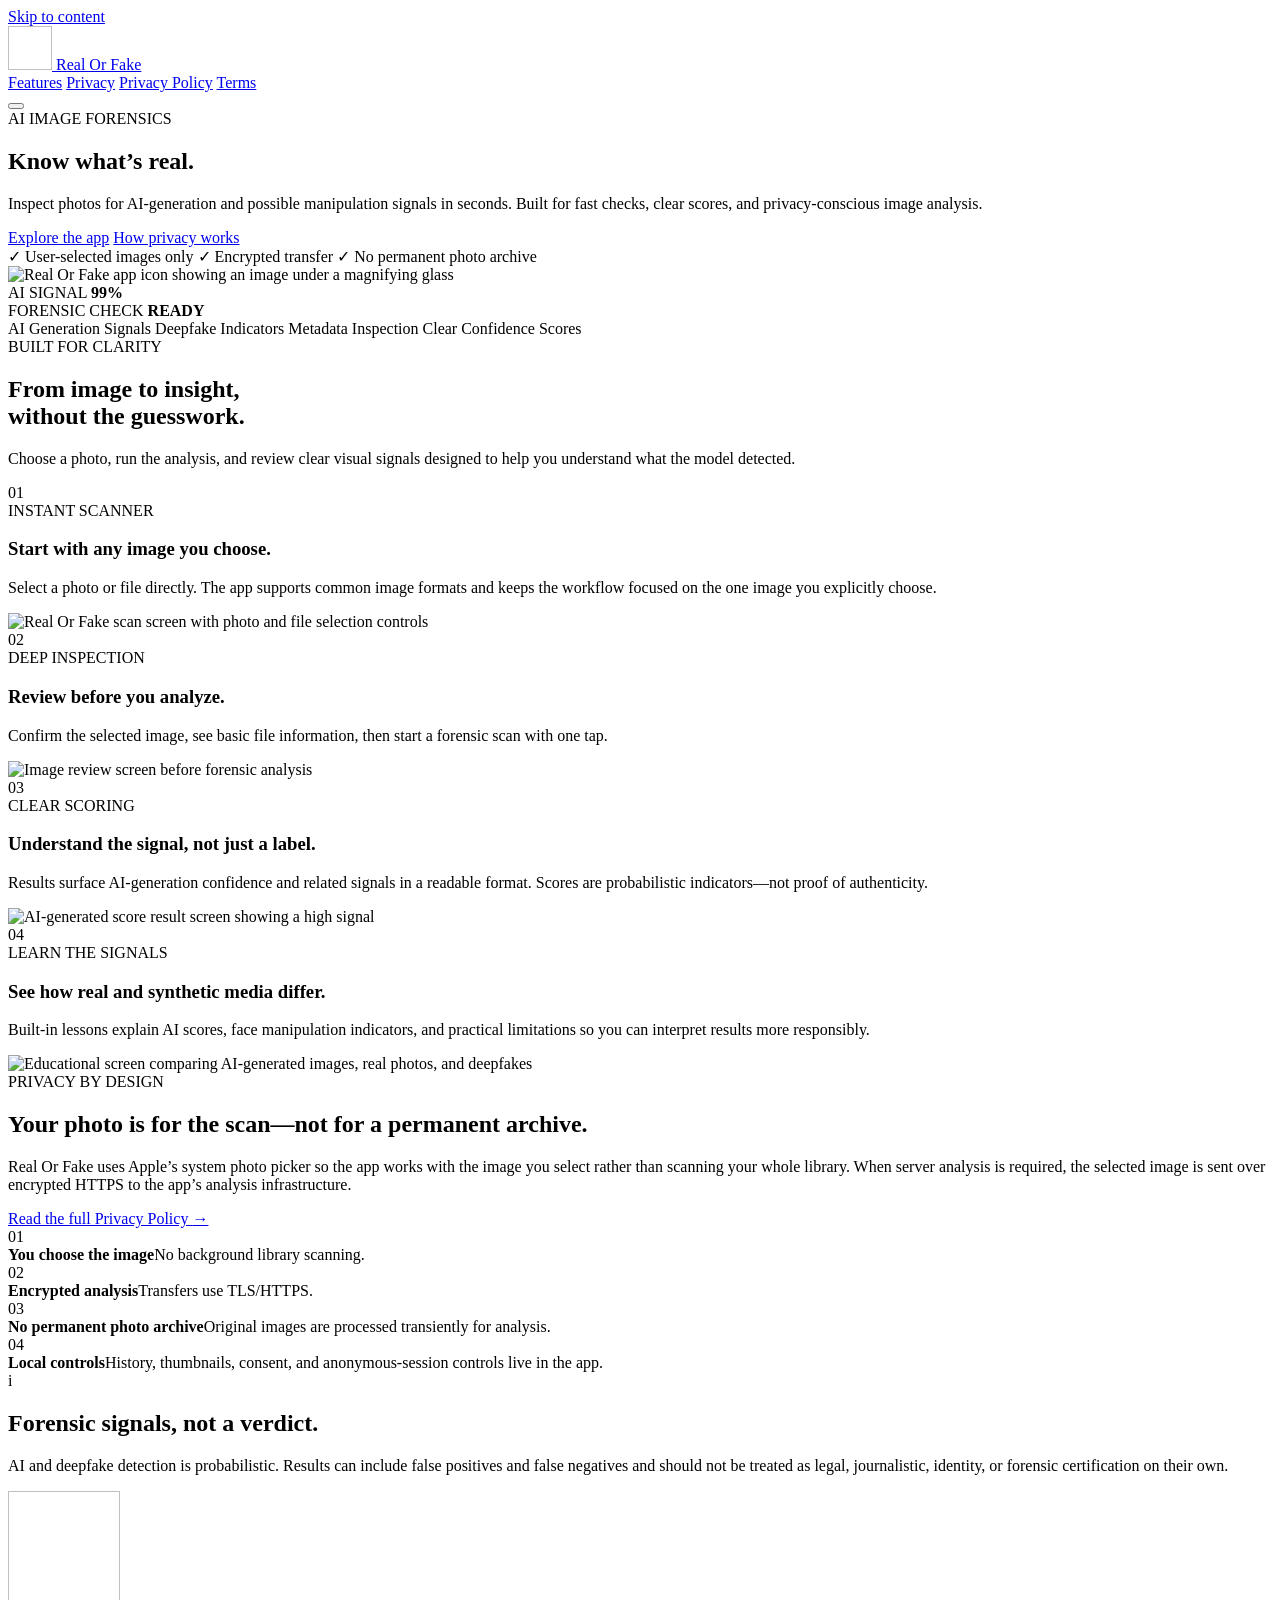
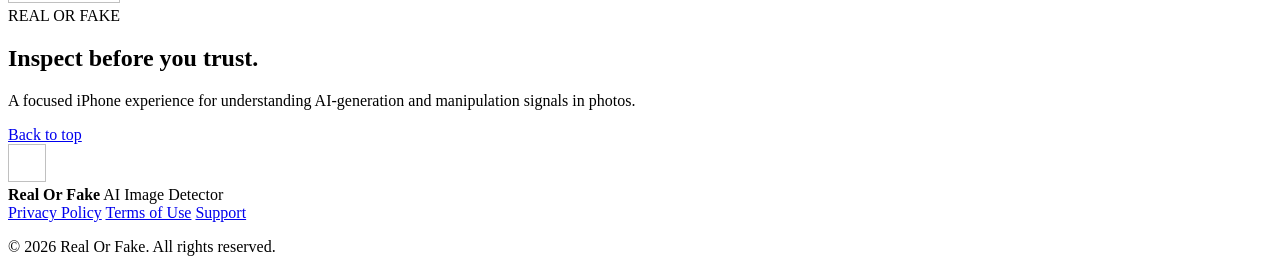
==== index.html @ 9b095098 "Add Real Or Fake landing page" ====
<!doctype html>
<html lang="en">
<head>
  <meta charset="utf-8">
  <meta name="viewport" content="width=device-width, initial-scale=1">
  <meta name="theme-color" content="#050915">
  <meta name="description" content="Real Or Fake helps you inspect images for AI-generation and possible manipulation signals with fast, privacy-conscious analysis.">
  <meta property="og:title" content="Real Or Fake — AI Image Detector">
  <meta property="og:description" content="Inspect AI-generation and manipulation signals in seconds.">
  <meta property="og:type" content="website">
  <title>Real Or Fake — AI Image Detector</title>
  <link rel="stylesheet" href="styles.css">
</head>
<body>
  <a class="skip-link" href="#main">Skip to content</a>

  <header class="site-header" id="top">
    <div class="nav-shell">
      <a class="brand" href="index.html" aria-label="Real Or Fake home">
        <img data-image="icon" alt="" width="44" height="44">
        <span>Real Or Fake</span>
      </a>
      <nav class="nav-links" aria-label="Primary navigation">
        <a href="#features">Features</a>
        <a href="#privacy">Privacy</a>
        <a href="privacy.html">Privacy Policy</a>
        <a href="terms.html">Terms</a>
      </nav>
      <button class="menu-button" type="button" aria-label="Open navigation" aria-expanded="false">
        <span></span><span></span>
      </button>
    </div>
  </header>

  <main id="main">
    <section class="hero section-shell">
      <div class="hero-copy reveal">
        <div class="eyebrow"><span class="pulse-dot"></span> AI IMAGE FORENSICS</div>
        <h1>Know what’s <span class="gradient-text">real.</span></h1>
        <p class="hero-lede">
          Inspect photos for AI-generation and possible manipulation signals in seconds.
          Built for fast checks, clear scores, and privacy-conscious image analysis.
        </p>
        <div class="hero-actions">
          <a class="button button-primary" href="#features">Explore the app</a>
          <a class="button button-secondary" href="#privacy">How privacy works</a>
        </div>
        <div class="hero-notes" aria-label="Key product qualities">
          <span>✓ User-selected images only</span>
          <span>✓ Encrypted transfer</span>
          <span>✓ No permanent photo archive</span>
        </div>
      </div>

      <div class="hero-visual reveal">
        <div class="orb orb-one"></div>
        <div class="orb orb-two"></div>
        <div class="app-icon-card">
          <img data-image="icon" alt="Real Or Fake app icon showing an image under a magnifying glass">
        </div>
        <div class="signal-card signal-card-ai">
          <span>AI SIGNAL</span>
          <strong>99%</strong>
        </div>
        <div class="signal-card signal-card-real">
          <span>FORENSIC CHECK</span>
          <strong>READY</strong>
        </div>
      </div>
    </section>

    <section class="trust-strip" aria-label="Highlights">
      <div class="trust-track">
        <span>AI Generation Signals</span><i></i>
        <span>Deepfake Indicators</span><i></i>
        <span>Metadata Inspection</span><i></i>
        <span>Clear Confidence Scores</span>
      </div>
    </section>

    <section class="intro section-shell" id="features">
      <div class="section-heading reveal">
        <div class="eyebrow">BUILT FOR CLARITY</div>
        <h2>From image to insight,<br>without the guesswork.</h2>
        <p>Choose a photo, run the analysis, and review clear visual signals designed to help you understand what the model detected.</p>
      </div>
    </section>

    <section class="feature-grid section-shell">
      <article class="feature-card feature-card-wide reveal">
        <div class="feature-copy">
          <span class="feature-number">01</span>
          <div>
            <div class="mini-label cyan">INSTANT SCANNER</div>
            <h3>Start with any image you choose.</h3>
            <p>Select a photo or file directly. The app supports common image formats and keeps the workflow focused on the one image you explicitly choose.</p>
          </div>
        </div>
        <div class="screenshot-frame">
          <img data-image="scan" alt="Real Or Fake scan screen with photo and file selection controls" loading="lazy">
        </div>
      </article>

      <article class="feature-card reveal">
        <div class="feature-copy">
          <span class="feature-number">02</span>
          <div>
            <div class="mini-label blue">DEEP INSPECTION</div>
            <h3>Review before you analyze.</h3>
            <p>Confirm the selected image, see basic file information, then start a forensic scan with one tap.</p>
          </div>
        </div>
        <div class="screenshot-frame">
          <img data-image="analyze" alt="Image review screen before forensic analysis" loading="lazy">
        </div>
      </article>

      <article class="feature-card reveal">
        <div class="feature-copy">
          <span class="feature-number">03</span>
          <div>
            <div class="mini-label coral">CLEAR SCORING</div>
            <h3>Understand the signal, not just a label.</h3>
            <p>Results surface AI-generation confidence and related signals in a readable format. Scores are probabilistic indicators—not proof of authenticity.</p>
          </div>
        </div>
        <div class="screenshot-frame">
          <img data-image="results" alt="AI-generated score result screen showing a high signal" loading="lazy">
        </div>
      </article>

      <article class="feature-card feature-card-wide reverse reveal">
        <div class="feature-copy">
          <span class="feature-number">04</span>
          <div>
            <div class="mini-label green">LEARN THE SIGNALS</div>
            <h3>See how real and synthetic media differ.</h3>
            <p>Built-in lessons explain AI scores, face manipulation indicators, and practical limitations so you can interpret results more responsibly.</p>
          </div>
        </div>
        <div class="screenshot-frame">
          <img data-image="learn" alt="Educational screen comparing AI-generated images, real photos, and deepfakes" loading="lazy">
        </div>
      </article>
    </section>

    <section class="privacy-section" id="privacy">
      <div class="section-shell privacy-layout">
        <div class="privacy-copy reveal">
          <div class="eyebrow">PRIVACY BY DESIGN</div>
          <h2>Your photo is for the scan—not for a permanent archive.</h2>
          <p>
            Real Or Fake uses Apple’s system photo picker so the app works with the image you select rather than scanning your whole library.
            When server analysis is required, the selected image is sent over encrypted HTTPS to the app’s analysis infrastructure.
          </p>
          <a class="text-link" href="privacy.html">Read the full Privacy Policy <span>→</span></a>
        </div>
        <div class="privacy-cards reveal">
          <div class="privacy-card">
            <div class="privacy-icon">01</div>
            <div><strong>You choose the image</strong><span>No background library scanning.</span></div>
          </div>
          <div class="privacy-card">
            <div class="privacy-icon">02</div>
            <div><strong>Encrypted analysis</strong><span>Transfers use TLS/HTTPS.</span></div>
          </div>
          <div class="privacy-card">
            <div class="privacy-icon">03</div>
            <div><strong>No permanent photo archive</strong><span>Original images are processed transiently for analysis.</span></div>
          </div>
          <div class="privacy-card">
            <div class="privacy-icon">04</div>
            <div><strong>Local controls</strong><span>History, thumbnails, consent, and anonymous-session controls live in the app.</span></div>
          </div>
        </div>
      </div>
    </section>

    <section class="disclaimer section-shell reveal">
      <div class="disclaimer-mark">i</div>
      <div>
        <h2>Forensic signals, not a verdict.</h2>
        <p>
          AI and deepfake detection is probabilistic. Results can include false positives and false negatives and should not be treated as legal,
          journalistic, identity, or forensic certification on their own.
        </p>
      </div>
    </section>

    <section class="closing section-shell reveal">
      <div class="closing-card">
        <img data-image="icon" alt="" width="112" height="112" loading="lazy">
        <div>
          <div class="eyebrow">REAL OR FAKE</div>
          <h2>Inspect before you trust.</h2>
          <p>A focused iPhone experience for understanding AI-generation and manipulation signals in photos.</p>
        </div>
        <a class="button button-primary" href="#top">Back to top</a>
      </div>
    </section>
  </main>

  <footer class="site-footer">
    <div class="section-shell footer-inner">
      <div class="footer-brand">
        <img data-image="icon" alt="" width="38" height="38" loading="lazy">
        <div>
          <strong>Real Or Fake</strong>
          <span>AI Image Detector</span>
        </div>
      </div>
      <div class="footer-links">
        <a href="privacy.html">Privacy Policy</a>
        <a href="terms.html">Terms of Use</a>
        <a href="mailto:support@tracelens.app">Support</a>
      </div>
      <p class="copyright">© <span id="year">2026</span> Real Or Fake. All rights reserved.</p>
    </div>
  </footer>

  <script src="images.js"></script>
  <script src="script.js"></script>
</body>
</html>
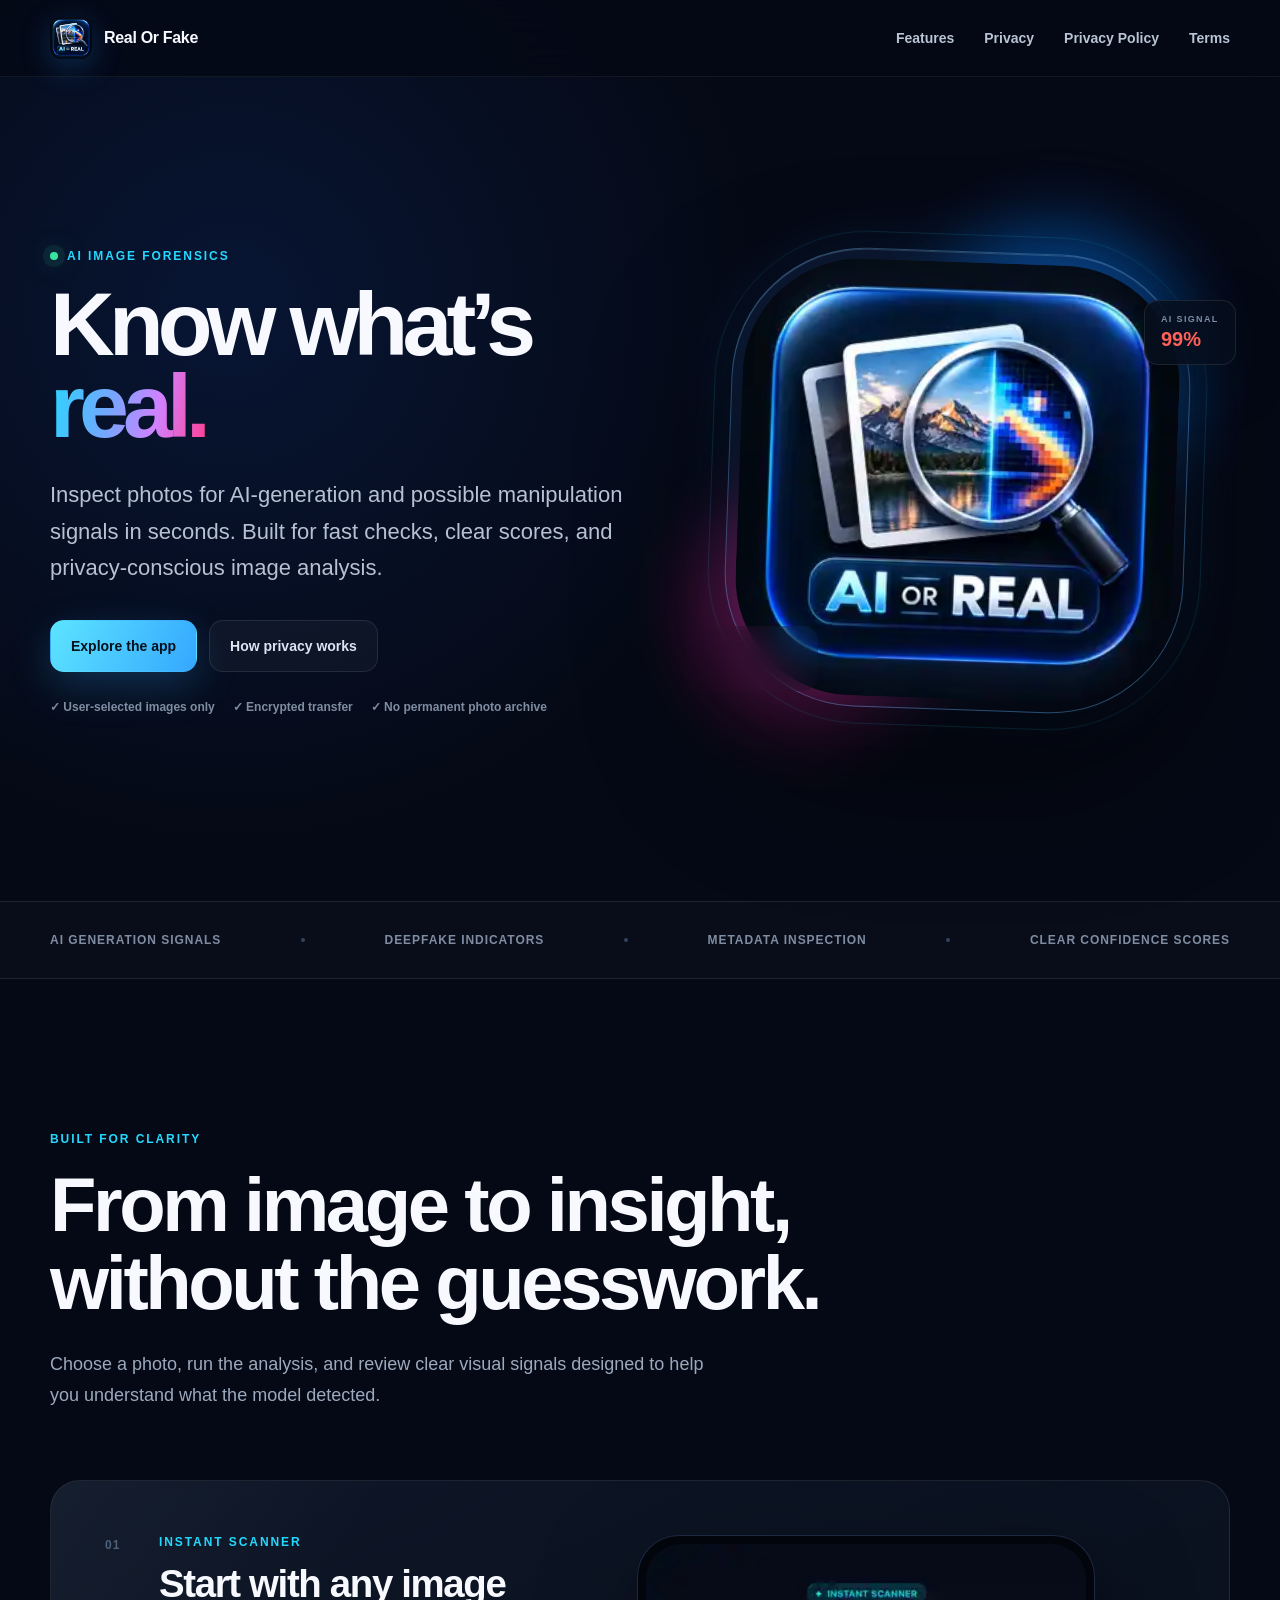
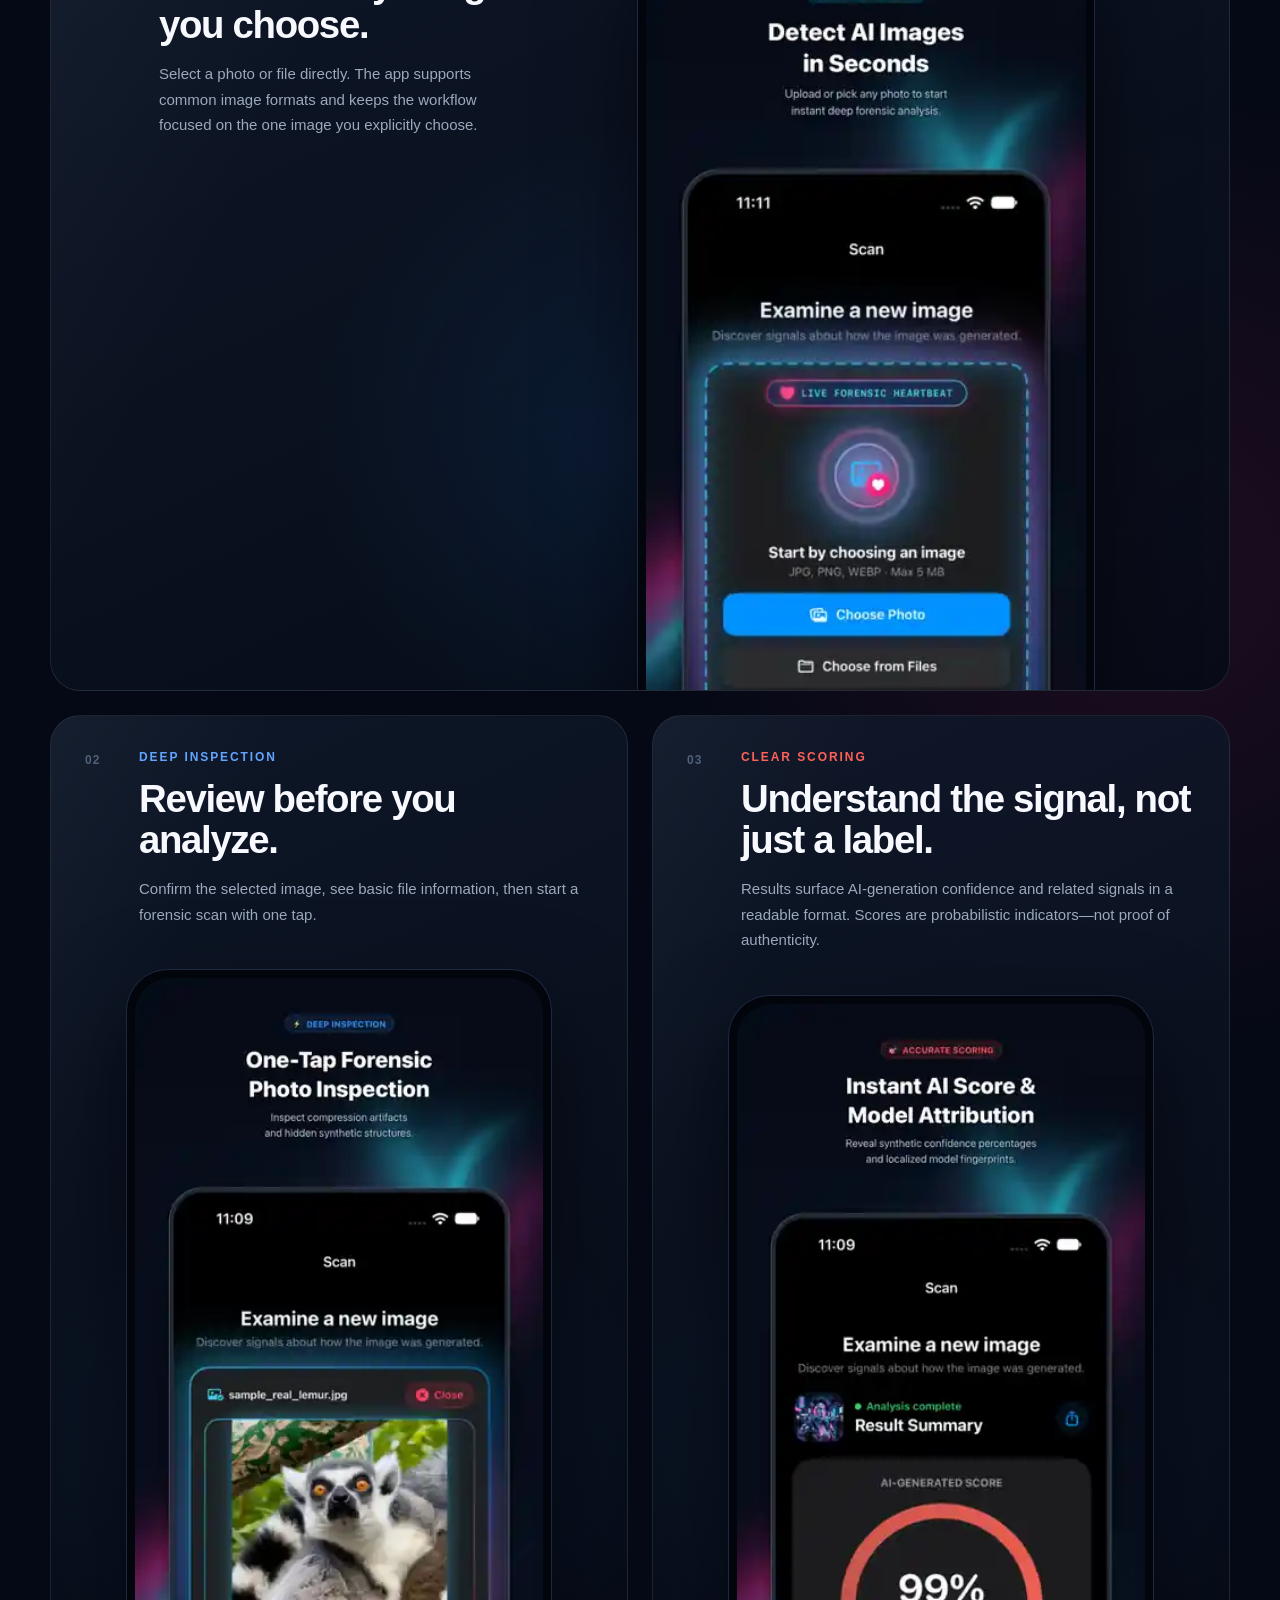
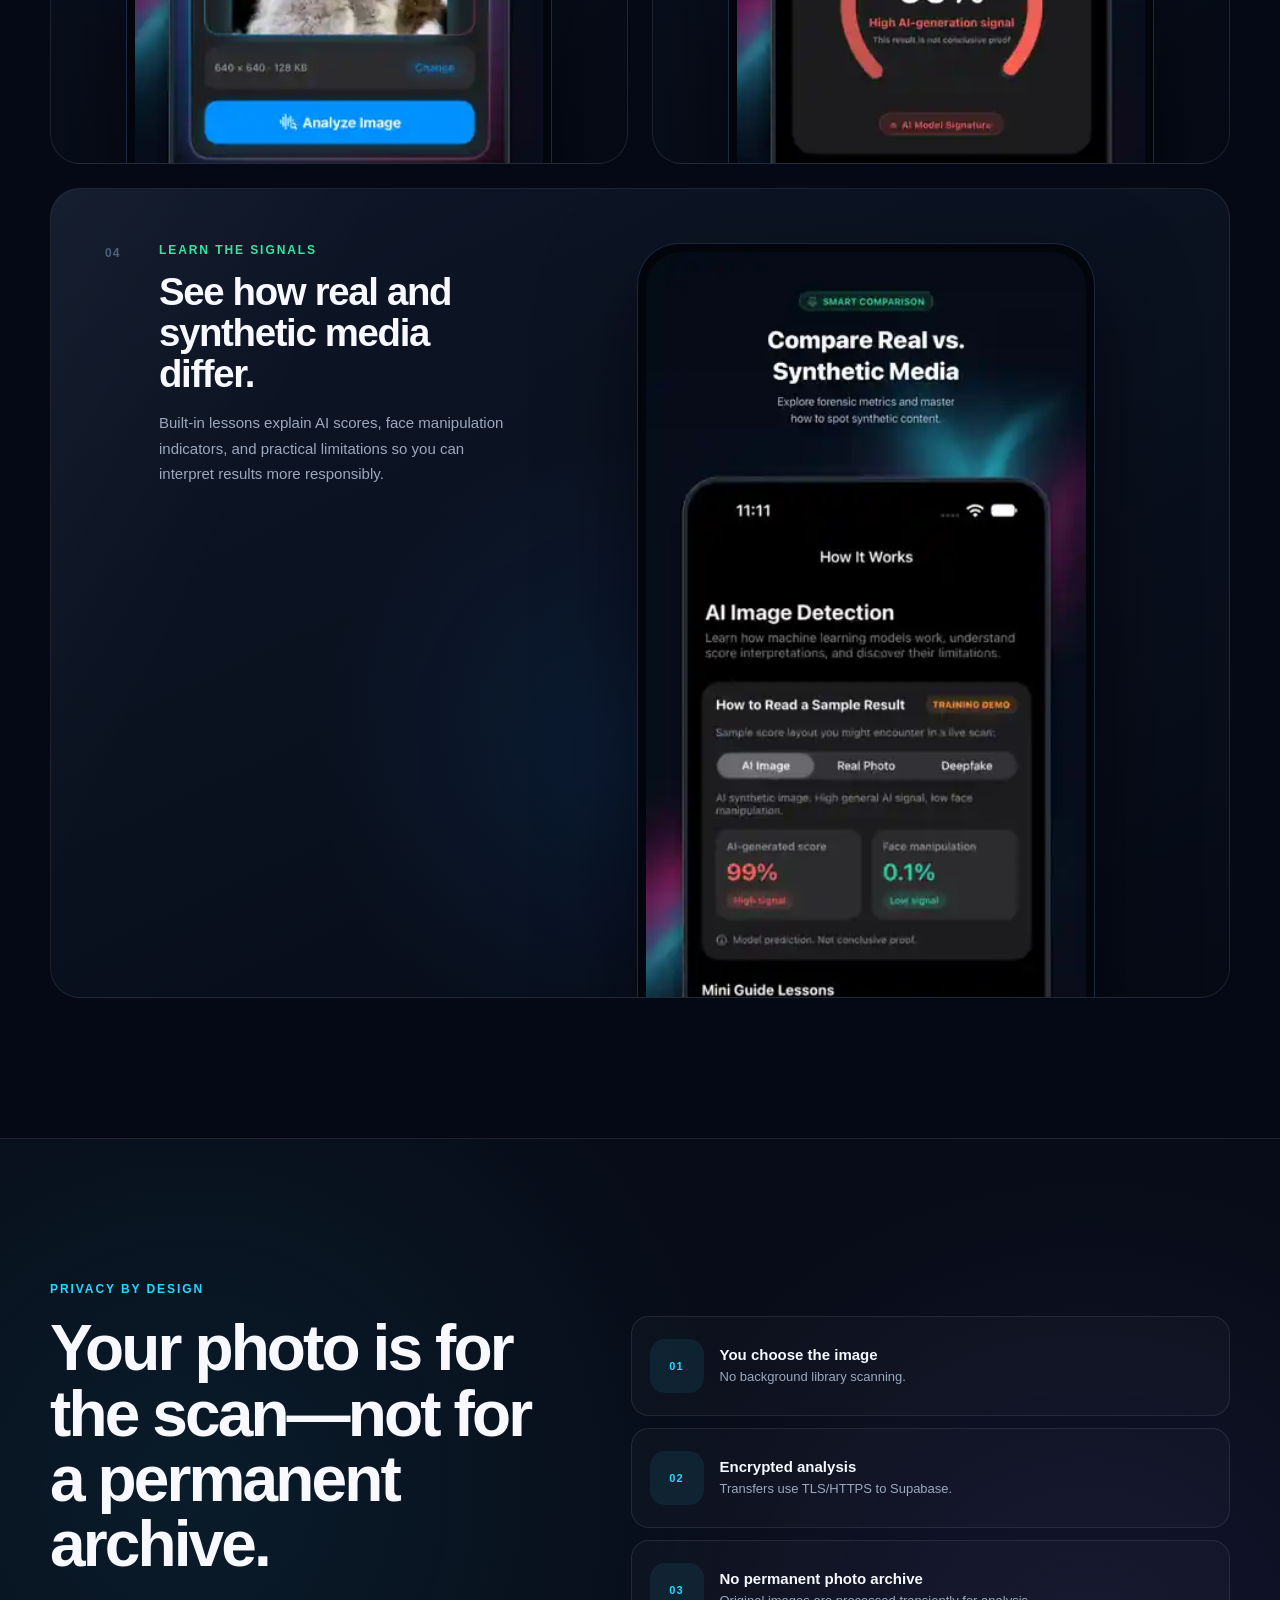
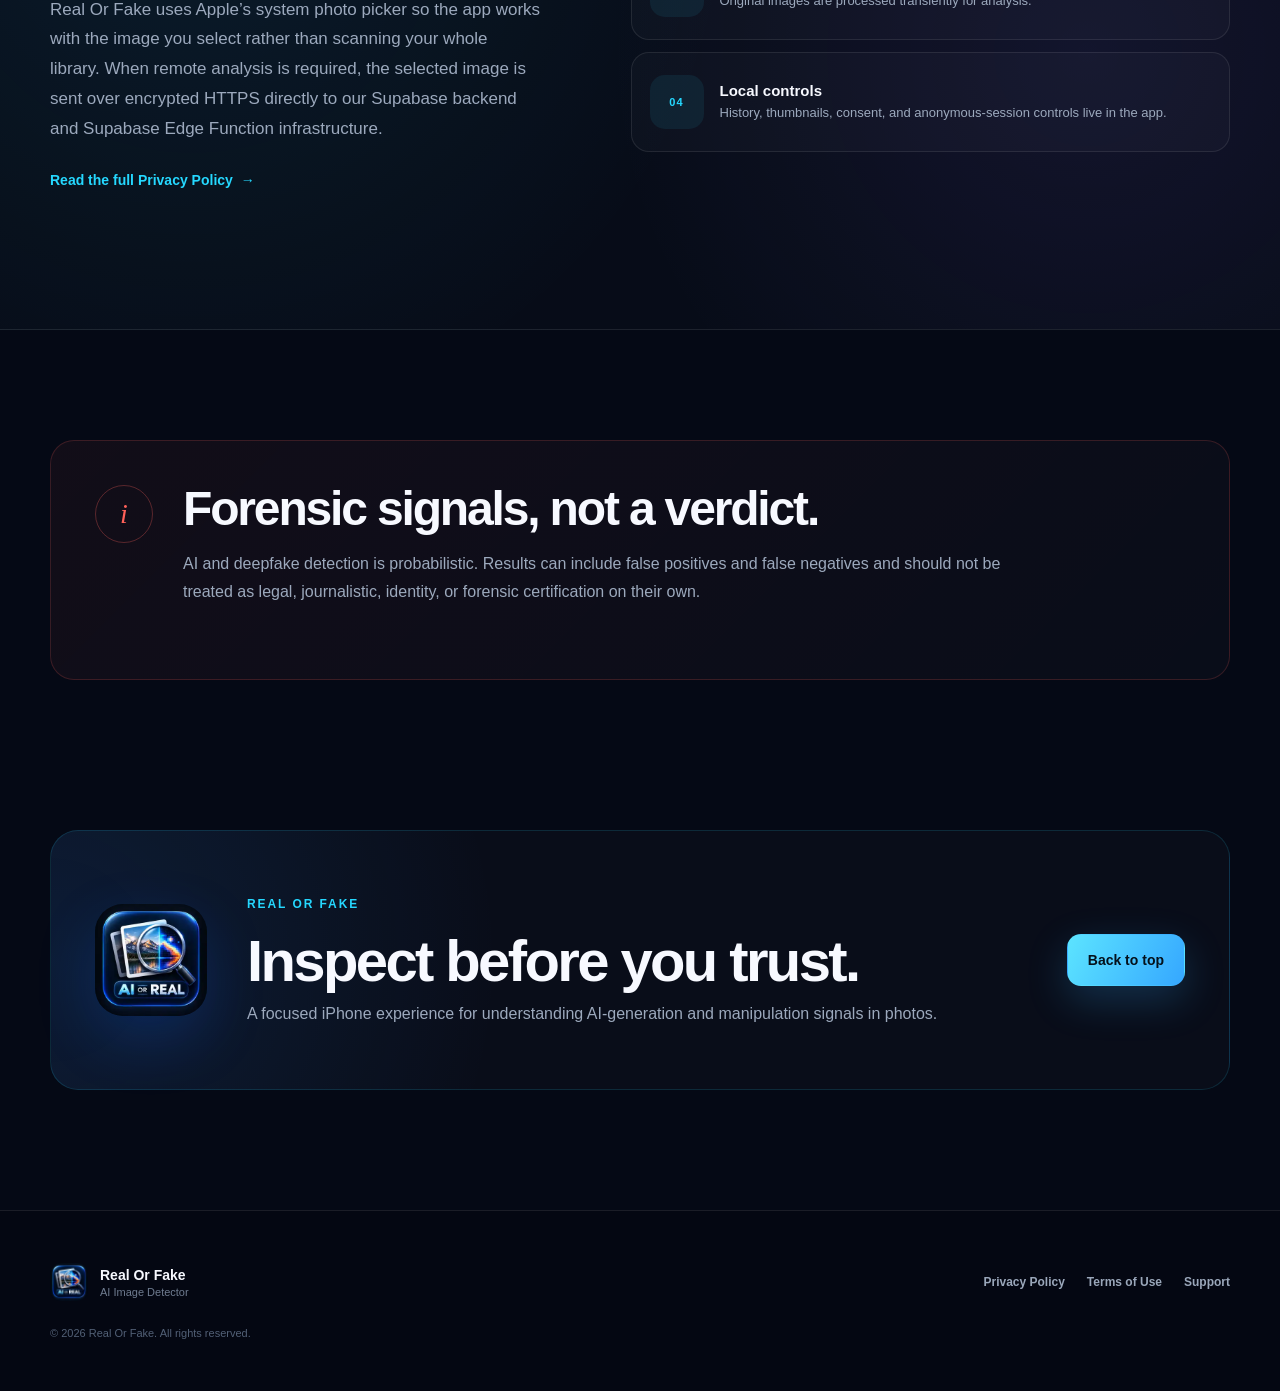
==== commit e24a4403: "Name Supabase Edge Function in privacy summary" ====
--- a/index.html
+++ b/index.html
@@ -151,7 +151,7 @@
           <h2>Your photo is for the scan—not for a permanent archive.</h2>
           <p>
             Real Or Fake uses Apple’s system photo picker so the app works with the image you select rather than scanning your whole library.
-            When server analysis is required, the selected image is sent over encrypted HTTPS to the app’s analysis infrastructure.
+            When remote analysis is required, the selected image is sent over encrypted HTTPS directly to our Supabase backend and Supabase Edge Function infrastructure.
           </p>
           <a class="text-link" href="privacy.html">Read the full Privacy Policy <span>→</span></a>
         </div>
@@ -162,7 +162,7 @@
           </div>
           <div class="privacy-card">
             <div class="privacy-icon">02</div>
-            <div><strong>Encrypted analysis</strong><span>Transfers use TLS/HTTPS.</span></div>
+            <div><strong>Encrypted analysis</strong><span>Transfers use TLS/HTTPS to Supabase.</span></div>
           </div>
           <div class="privacy-card">
             <div class="privacy-icon">03</div>
--- a/styles.css
+++ b/styles.css
@@ -0,0 +1,904 @@
+:root {
+  --bg: #050915;
+  --bg-2: #080e1c;
+  --panel: rgba(14, 22, 38, 0.78);
+  --panel-strong: #0c1424;
+  --line: rgba(255, 255, 255, 0.09);
+  --text: #f7f9ff;
+  --muted: #9ca9bd;
+  --cyan: #25d8ff;
+  --blue: #2387ff;
+  --violet: #8a6cff;
+  --pink: #ff3f93;
+  --green: #36e6a0;
+  --coral: #ff6159;
+  --max: 1180px;
+  --radius: 30px;
+}
+
+* { box-sizing: border-box; }
+
+html {
+  scroll-behavior: smooth;
+  color-scheme: dark;
+}
+
+body {
+  margin: 0;
+  min-width: 320px;
+  background:
+    radial-gradient(circle at 18% 5%, rgba(24, 101, 255, .13), transparent 34rem),
+    radial-gradient(circle at 90% 35%, rgba(255, 43, 142, .10), transparent 30rem),
+    var(--bg);
+  color: var(--text);
+  font-family: Inter, ui-sans-serif, -apple-system, BlinkMacSystemFont, "SF Pro Display", "Segoe UI", sans-serif;
+  -webkit-font-smoothing: antialiased;
+}
+
+body::before {
+  content: "";
+  position: fixed;
+  inset: 0;
+  pointer-events: none;
+  opacity: .24;
+  background-image:
+    linear-gradient(rgba(255,255,255,.025) 1px, transparent 1px),
+    linear-gradient(90deg, rgba(255,255,255,.025) 1px, transparent 1px);
+  background-size: 72px 72px;
+  mask-image: linear-gradient(to bottom, black, transparent 75%);
+  z-index: -1;
+}
+
+img { max-width: 100%; display: block; }
+a { color: inherit; text-decoration: none; }
+button, a { -webkit-tap-highlight-color: transparent; }
+
+.skip-link {
+  position: fixed;
+  left: 16px;
+  top: -80px;
+  z-index: 100;
+  padding: 12px 16px;
+  background: white;
+  color: black;
+  border-radius: 10px;
+}
+.skip-link:focus { top: 16px; }
+
+.section-shell {
+  width: min(var(--max), calc(100% - 40px));
+  margin-inline: auto;
+}
+
+.site-header {
+  position: sticky;
+  top: 0;
+  z-index: 50;
+  background: rgba(5, 9, 21, .74);
+  backdrop-filter: blur(20px);
+  border-bottom: 1px solid rgba(255,255,255,.06);
+}
+
+.nav-shell {
+  width: min(var(--max), calc(100% - 40px));
+  height: 76px;
+  margin: 0 auto;
+  display: flex;
+  align-items: center;
+  justify-content: space-between;
+}
+
+.brand {
+  display: inline-flex;
+  align-items: center;
+  gap: 12px;
+  font-weight: 760;
+  letter-spacing: -.02em;
+}
+
+.brand img {
+  width: 42px;
+  height: 42px;
+  border-radius: 12px;
+  box-shadow: 0 8px 30px rgba(37, 142, 255, .25);
+}
+
+.nav-links {
+  display: flex;
+  align-items: center;
+  gap: 30px;
+  color: #b9c4d4;
+  font-size: 14px;
+  font-weight: 600;
+}
+
+.nav-links a { transition: color .2s ease; }
+.nav-links a:hover { color: white; }
+
+.menu-button {
+  display: none;
+  width: 44px;
+  height: 44px;
+  border: 1px solid var(--line);
+  border-radius: 13px;
+  background: rgba(255,255,255,.03);
+  align-items: center;
+  justify-content: center;
+  flex-direction: column;
+  gap: 6px;
+}
+.menu-button span {
+  width: 18px;
+  height: 1.5px;
+  background: white;
+}
+
+.hero {
+  min-height: calc(100svh - 76px);
+  display: grid;
+  grid-template-columns: 1.03fr .97fr;
+  gap: 54px;
+  align-items: center;
+  padding-block: 72px 90px;
+}
+
+.hero-copy { position: relative; z-index: 2; }
+
+.eyebrow, .mini-label {
+  font-size: 12px;
+  letter-spacing: .16em;
+  font-weight: 800;
+}
+
+.eyebrow {
+  display: inline-flex;
+  align-items: center;
+  gap: 9px;
+  color: var(--cyan);
+  margin-bottom: 20px;
+}
+
+.pulse-dot {
+  width: 8px;
+  height: 8px;
+  border-radius: 50%;
+  background: var(--green);
+  box-shadow: 0 0 0 7px rgba(54,230,160,.08), 0 0 25px rgba(54,230,160,.6);
+}
+
+.hero h1 {
+  margin: 0;
+  max-width: 720px;
+  font-size: clamp(64px, 7vw, 104px);
+  line-height: .92;
+  letter-spacing: -.065em;
+  font-weight: 820;
+}
+
+.gradient-text {
+  background: linear-gradient(100deg, var(--cyan), #75a6ff 40%, #d082ff 68%, var(--pink));
+  -webkit-background-clip: text;
+  background-clip: text;
+  color: transparent;
+}
+
+.hero-lede {
+  margin: 30px 0 0;
+  max-width: 650px;
+  color: #b6c1d2;
+  font-size: clamp(18px, 2vw, 22px);
+  line-height: 1.65;
+}
+
+.hero-actions {
+  display: flex;
+  gap: 12px;
+  margin-top: 34px;
+  flex-wrap: wrap;
+}
+
+.button {
+  min-height: 52px;
+  padding: 0 20px;
+  display: inline-flex;
+  align-items: center;
+  justify-content: center;
+  border-radius: 14px;
+  font-size: 14px;
+  font-weight: 750;
+  border: 1px solid transparent;
+  transition: transform .2s ease, border-color .2s ease, background .2s ease;
+}
+
+.button:hover { transform: translateY(-2px); }
+
+.button-primary {
+  color: #04111b;
+  background: linear-gradient(115deg, #5ce4ff, #35a7ff);
+  box-shadow: 0 14px 40px rgba(49, 172, 255, .22);
+}
+
+.button-secondary {
+  border-color: var(--line);
+  background: rgba(255,255,255,.035);
+  color: #dce5f2;
+}
+
+.button-secondary:hover { border-color: rgba(255,255,255,.2); }
+
+.hero-notes {
+  margin-top: 28px;
+  display: flex;
+  gap: 18px;
+  flex-wrap: wrap;
+  color: #7f8da3;
+  font-size: 12px;
+  font-weight: 600;
+}
+
+.hero-visual {
+  position: relative;
+  min-height: 620px;
+  display: grid;
+  place-items: center;
+}
+
+.app-icon-card {
+  position: relative;
+  width: min(84%, 510px);
+  aspect-ratio: 1;
+  padding: 10px;
+  border: 1px solid rgba(105, 188, 255, .35);
+  border-radius: 29%;
+  background: linear-gradient(150deg, rgba(50,135,255,.12), rgba(0,0,0,.3));
+  box-shadow:
+    0 60px 130px rgba(0,0,0,.55),
+    0 0 70px rgba(35,135,255,.12),
+    inset 0 1px rgba(255,255,255,.15);
+  transform: rotate(2deg);
+  z-index: 2;
+}
+
+.app-icon-card::before {
+  content:"";
+  position:absolute;
+  inset:-18px;
+  border-radius:31%;
+  border:1px solid rgba(37,216,255,.12);
+  filter: blur(.2px);
+}
+
+.app-icon-card img {
+  width: 100%;
+  height: 100%;
+  object-fit: cover;
+  border-radius: 27%;
+}
+
+.orb {
+  position: absolute;
+  border-radius: 50%;
+  filter: blur(40px);
+  opacity: .55;
+}
+.orb-one {
+  width: 260px;
+  height: 260px;
+  background: #057bf8;
+  right: 8%;
+  top: 10%;
+}
+.orb-two {
+  width: 220px;
+  height: 220px;
+  background: #e41d8c;
+  left: 4%;
+  bottom: 12%;
+}
+
+.signal-card {
+  position: absolute;
+  z-index: 4;
+  display: flex;
+  flex-direction: column;
+  padding: 13px 16px;
+  gap: 4px;
+  border: 1px solid var(--line);
+  border-radius: 14px;
+  background: rgba(7, 13, 26, .78);
+  backdrop-filter: blur(16px);
+  box-shadow: 0 16px 50px rgba(0,0,0,.34);
+}
+.signal-card span {
+  color: #7d8da5;
+  font-size: 9px;
+  font-weight: 800;
+  letter-spacing: .15em;
+}
+.signal-card strong { font-size: 20px; }
+.signal-card-ai {
+  top: 21%;
+  right: -1%;
+}
+.signal-card-ai strong { color: var(--coral); }
+.signal-card-real {
+  bottom: 16%;
+  left: 0;
+}
+.signal-card-real strong { color: var(--green); }
+
+.trust-strip {
+  border-block: 1px solid var(--line);
+  background: rgba(255,255,255,.018);
+  overflow: hidden;
+}
+
+.trust-track {
+  min-height: 76px;
+  width: min(var(--max), calc(100% - 40px));
+  margin: auto;
+  display: flex;
+  align-items: center;
+  justify-content: space-between;
+  gap: 24px;
+  color: #7f8da2;
+  font-size: 12px;
+  font-weight: 760;
+  letter-spacing: .08em;
+  text-transform: uppercase;
+}
+
+.trust-track i {
+  width: 4px;
+  height: 4px;
+  border-radius: 50%;
+  background: #35445c;
+  flex: 0 0 auto;
+}
+
+.intro { padding-block: 150px 70px; }
+
+.section-heading {
+  max-width: 800px;
+}
+.section-heading h2,
+.privacy-copy h2,
+.disclaimer h2,
+.closing h2 {
+  margin: 0;
+  letter-spacing: -.045em;
+  line-height: 1.02;
+}
+
+.section-heading h2 {
+  font-size: clamp(44px, 6vw, 76px);
+}
+
+.section-heading p {
+  max-width: 680px;
+  margin: 28px 0 0;
+  color: var(--muted);
+  font-size: 18px;
+  line-height: 1.7;
+}
+
+.feature-grid {
+  display: grid;
+  grid-template-columns: repeat(2, 1fr);
+  gap: 24px;
+  padding-bottom: 140px;
+}
+
+.feature-card {
+  position: relative;
+  overflow: hidden;
+  min-height: 820px;
+  padding: 34px 34px 0;
+  border: 1px solid var(--line);
+  border-radius: var(--radius);
+  background:
+    radial-gradient(circle at 50% 70%, rgba(35, 135, 255, .10), transparent 40%),
+    linear-gradient(155deg, rgba(16,25,43,.88), rgba(6,11,22,.88));
+}
+
+.feature-card::after {
+  content:"";
+  position:absolute;
+  inset:0;
+  pointer-events:none;
+  background: linear-gradient(115deg, rgba(255,255,255,.05), transparent 22%);
+  opacity:.65;
+}
+
+.feature-card-wide {
+  grid-column: 1 / -1;
+  min-height: 730px;
+  display: grid;
+  grid-template-columns: .8fr 1.2fr;
+  gap: 40px;
+  padding: 54px 54px 0;
+  align-items: start;
+}
+
+.feature-card-wide.reverse {
+  grid-template-columns: .8fr 1.2fr;
+}
+
+.feature-copy {
+  position: relative;
+  z-index: 2;
+  display: grid;
+  grid-template-columns: 42px 1fr;
+  gap: 12px;
+}
+
+.feature-number {
+  color: #4f607a;
+  font-size: 12px;
+  font-weight: 800;
+  letter-spacing: .1em;
+  padding-top: 3px;
+}
+
+.mini-label { margin-bottom: 14px; }
+.mini-label.cyan { color: var(--cyan); }
+.mini-label.blue { color: #62a5ff; }
+.mini-label.coral { color: var(--coral); }
+.mini-label.green { color: var(--green); }
+
+.feature-copy h3 {
+  margin: 0;
+  font-size: clamp(28px, 3vw, 42px);
+  line-height: 1.07;
+  letter-spacing: -.035em;
+}
+.feature-copy p {
+  margin: 16px 0 0;
+  max-width: 520px;
+  color: var(--muted);
+  line-height: 1.7;
+  font-size: 15px;
+}
+
+.screenshot-frame {
+  position: relative;
+  z-index: 2;
+  width: min(84%, 510px);
+  margin: 42px auto -140px;
+  padding: 8px;
+  border: 1px solid rgba(125,166,255,.22);
+  border-radius: 42px;
+  background: #02050b;
+  box-shadow: 0 38px 90px rgba(0,0,0,.5);
+}
+
+.feature-card-wide .screenshot-frame {
+  width: min(74%, 540px);
+  margin: 0 auto -220px;
+}
+
+.screenshot-frame img {
+  border-radius: 35px;
+  width: 100%;
+}
+
+.privacy-section {
+  position: relative;
+  overflow: hidden;
+  padding-block: 140px;
+  border-block: 1px solid var(--line);
+  background:
+    radial-gradient(circle at 15% 45%, rgba(38, 216, 255, .08), transparent 34rem),
+    radial-gradient(circle at 85% 65%, rgba(138, 108, 255, .09), transparent 30rem),
+    #070c18;
+}
+
+.privacy-layout {
+  display: grid;
+  grid-template-columns: .9fr 1.1fr;
+  gap: 90px;
+  align-items: center;
+}
+
+.privacy-copy h2 { font-size: clamp(40px, 5vw, 66px); }
+.privacy-copy p {
+  color: var(--muted);
+  line-height: 1.75;
+  font-size: 17px;
+}
+
+.text-link {
+  display: inline-flex;
+  gap: 8px;
+  align-items: center;
+  margin-top: 12px;
+  color: var(--cyan);
+  font-size: 14px;
+  font-weight: 750;
+}
+.text-link span { transition: transform .2s ease; }
+.text-link:hover span { transform: translateX(4px); }
+
+.privacy-cards { display: grid; gap: 12px; }
+
+.privacy-card {
+  min-height: 100px;
+  padding: 18px;
+  display: grid;
+  grid-template-columns: 54px 1fr;
+  gap: 16px;
+  align-items: center;
+  border: 1px solid var(--line);
+  border-radius: 18px;
+  background: rgba(255,255,255,.025);
+}
+
+.privacy-icon {
+  width: 54px;
+  height: 54px;
+  display: grid;
+  place-items: center;
+  border-radius: 15px;
+  background: rgba(37,216,255,.08);
+  color: var(--cyan);
+  font-size: 11px;
+  font-weight: 850;
+  letter-spacing: .1em;
+}
+
+.privacy-card strong { display: block; font-size: 15px; }
+.privacy-card span { display: block; margin-top: 5px; color: var(--muted); font-size: 13px; line-height: 1.45; }
+
+.disclaimer {
+  margin-block: 110px;
+  min-height: 240px;
+  padding: 44px;
+  display: grid;
+  grid-template-columns: 64px 1fr;
+  gap: 24px;
+  align-items: start;
+  border: 1px solid rgba(255, 97, 89, .18);
+  border-radius: 24px;
+  background: linear-gradient(135deg, rgba(255,97,89,.055), rgba(255,255,255,.018));
+}
+
+.disclaimer-mark {
+  width: 58px;
+  height: 58px;
+  border-radius: 50%;
+  display: grid;
+  place-items: center;
+  border: 1px solid rgba(255,97,89,.3);
+  color: var(--coral);
+  font-family: Georgia, serif;
+  font-style: italic;
+  font-size: 28px;
+}
+
+.disclaimer h2 { font-size: clamp(30px, 4vw, 48px); }
+.disclaimer p {
+  margin: 16px 0 0;
+  max-width: 850px;
+  color: var(--muted);
+  line-height: 1.75;
+}
+
+.closing { padding-block: 40px 120px; }
+
+.closing-card {
+  min-height: 260px;
+  display: grid;
+  grid-template-columns: 120px 1fr auto;
+  gap: 32px;
+  align-items: center;
+  padding: 44px;
+  border: 1px solid rgba(37,216,255,.14);
+  border-radius: 28px;
+  background:
+    radial-gradient(circle at 0 50%, rgba(35,135,255,.13), transparent 28rem),
+    rgba(255,255,255,.02);
+}
+
+.closing-card img {
+  border-radius: 28px;
+  box-shadow: 0 22px 60px rgba(15, 99, 255, .2);
+}
+
+.closing h2 { font-size: clamp(34px, 5vw, 58px); }
+.closing p { margin: 10px 0 0; color: var(--muted); line-height: 1.6; }
+
+.site-footer {
+  border-top: 1px solid var(--line);
+  background: #040712;
+}
+
+.footer-inner {
+  min-height: 180px;
+  display: grid;
+  grid-template-columns: 1fr auto;
+  gap: 24px;
+  align-content: center;
+  align-items: center;
+}
+
+.footer-brand {
+  display: flex;
+  gap: 12px;
+  align-items: center;
+}
+.footer-brand img { border-radius: 10px; }
+.footer-brand strong, .footer-brand span { display: block; }
+.footer-brand strong { font-size: 14px; }
+.footer-brand span { margin-top: 3px; color: #6f7c90; font-size: 11px; }
+
+.footer-links {
+  display: flex;
+  gap: 22px;
+  color: #9aa7ba;
+  font-size: 12px;
+  font-weight: 650;
+}
+.footer-links a:hover { color: white; }
+
+.copyright {
+  grid-column: 1 / -1;
+  margin: 2px 0 0;
+  color: #526076;
+  font-size: 11px;
+}
+
+/* Legal pages */
+.legal-main { padding: 82px 0 120px; }
+
+.legal-hero {
+  max-width: 850px;
+  margin-bottom: 42px;
+}
+
+.legal-hero h1 {
+  margin: 0;
+  font-size: clamp(48px, 7vw, 80px);
+  letter-spacing: -.055em;
+  line-height: .96;
+}
+
+.legal-hero p {
+  margin: 22px 0 0;
+  color: var(--muted);
+  font-size: 17px;
+  line-height: 1.7;
+}
+
+.legal-meta {
+  display: inline-flex;
+  margin-top: 20px;
+  padding: 8px 11px;
+  border: 1px solid var(--line);
+  border-radius: 999px;
+  color: #7f8da3;
+  font-size: 11px;
+  font-weight: 700;
+}
+
+.legal-layout {
+  display: grid;
+  grid-template-columns: 240px minmax(0, 1fr);
+  gap: 56px;
+  align-items: start;
+}
+
+.legal-toc {
+  position: sticky;
+  top: 108px;
+  padding: 18px;
+  border: 1px solid var(--line);
+  border-radius: 18px;
+  background: rgba(255,255,255,.018);
+}
+
+.legal-toc strong {
+  display: block;
+  margin-bottom: 10px;
+  font-size: 11px;
+  letter-spacing: .12em;
+  color: #6f7d91;
+}
+.legal-toc a {
+  display: block;
+  padding: 8px 0;
+  color: #9eabbd;
+  font-size: 12px;
+  line-height: 1.4;
+}
+.legal-toc a:hover { color: white; }
+
+.legal-content { display: grid; gap: 16px; }
+
+.legal-section {
+  scroll-margin-top: 110px;
+  padding: 28px;
+  border: 1px solid var(--line);
+  border-radius: 20px;
+  background: rgba(255,255,255,.018);
+}
+
+.legal-section h2 {
+  margin: 0 0 14px;
+  font-size: 21px;
+  letter-spacing: -.02em;
+}
+.legal-section p, .legal-section li {
+  color: #a1aec1;
+  font-size: 14px;
+  line-height: 1.75;
+}
+.legal-section p { margin: 0; }
+.legal-section p + p { margin-top: 14px; }
+.legal-section ul { margin: 12px 0 0; padding-left: 20px; }
+
+.legal-highlight {
+  border-color: rgba(37,216,255,.16);
+  background: rgba(37,216,255,.035);
+}
+
+.legal-back {
+  display: inline-flex;
+  align-items: center;
+  gap: 8px;
+  color: #a7b4c5;
+  font-size: 13px;
+  font-weight: 700;
+  margin-bottom: 34px;
+}
+.legal-back:hover { color: white; }
+
+.reveal {
+  opacity: 0;
+  transform: translateY(18px);
+  transition: opacity .7s ease, transform .7s ease;
+}
+.reveal.visible {
+  opacity: 1;
+  transform: translateY(0);
+}
+
+@media (prefers-reduced-motion: reduce) {
+  html { scroll-behavior: auto; }
+  .reveal { opacity: 1; transform: none; transition: none; }
+  .button, .text-link span { transition: none; }
+}
+
+@media (max-width: 900px) {
+  .nav-links {
+    position: absolute;
+    left: 20px;
+    right: 20px;
+    top: 68px;
+    display: none;
+    flex-direction: column;
+    align-items: stretch;
+    gap: 0;
+    padding: 12px;
+    border: 1px solid var(--line);
+    border-radius: 18px;
+    background: rgba(7,12,24,.97);
+    box-shadow: 0 24px 80px rgba(0,0,0,.45);
+  }
+  .nav-links.open { display: flex; }
+  .nav-links a { padding: 13px 10px; }
+  .menu-button { display: flex; }
+
+  .hero {
+    min-height: auto;
+    grid-template-columns: 1fr;
+    gap: 30px;
+    padding-top: 82px;
+  }
+  .hero-visual { min-height: 520px; }
+  .signal-card-ai { right: 2%; }
+  .signal-card-real { left: 3%; }
+
+  .trust-track {
+    justify-content: flex-start;
+    overflow-x: auto;
+    scrollbar-width: none;
+  }
+  .trust-track::-webkit-scrollbar { display: none; }
+  .trust-track span { white-space: nowrap; }
+
+  .feature-grid { grid-template-columns: 1fr; }
+  .feature-card,
+  .feature-card-wide,
+  .feature-card-wide.reverse {
+    grid-column: auto;
+    grid-template-columns: 1fr;
+    min-height: 760px;
+    padding: 34px 28px 0;
+  }
+  .feature-card-wide .screenshot-frame {
+    width: min(86%, 490px);
+    margin: 40px auto -180px;
+  }
+
+  .privacy-layout {
+    grid-template-columns: 1fr;
+    gap: 50px;
+  }
+
+  .closing-card {
+    grid-template-columns: 96px 1fr;
+  }
+  .closing-card .button { grid-column: 1 / -1; }
+
+  .legal-layout { grid-template-columns: 1fr; }
+  .legal-toc {
+    position: static;
+    display: none;
+  }
+}
+
+@media (max-width: 620px) {
+  .section-shell, .nav-shell, .trust-track { width: min(100% - 28px, var(--max)); }
+
+  .nav-shell { height: 68px; }
+  .brand img { width: 38px; height: 38px; }
+  .brand span { font-size: 14px; }
+
+  .hero { padding-block: 62px 66px; }
+  .hero h1 { font-size: clamp(56px, 18vw, 76px); }
+  .hero-lede { font-size: 17px; }
+  .hero-actions { display: grid; grid-template-columns: 1fr; }
+  .hero-actions .button { width: 100%; }
+  .hero-notes { display: grid; gap: 8px; }
+
+  .hero-visual { min-height: 420px; }
+  .app-icon-card { width: 83%; }
+  .signal-card { transform: scale(.88); }
+  .signal-card-ai { top: 13%; right: -3%; }
+  .signal-card-real { bottom: 9%; left: -3%; }
+
+  .intro { padding-block: 100px 48px; }
+  .section-heading p { font-size: 16px; }
+
+  .feature-grid { gap: 16px; padding-bottom: 100px; }
+  .feature-card,
+  .feature-card-wide,
+  .feature-card-wide.reverse {
+    min-height: 690px;
+    padding: 28px 18px 0;
+    border-radius: 22px;
+  }
+  .feature-copy { grid-template-columns: 1fr; gap: 4px; }
+  .feature-number { padding: 0 0 8px; }
+  .feature-copy h3 { font-size: 30px; }
+  .feature-card .screenshot-frame,
+  .feature-card-wide .screenshot-frame {
+    width: 92%;
+    margin-top: 34px;
+    border-radius: 30px;
+  }
+  .screenshot-frame img { border-radius: 24px; }
+
+  .privacy-section { padding-block: 95px; }
+  .privacy-copy h2 { font-size: 42px; }
+
+  .disclaimer {
+    margin-block: 76px;
+    padding: 24px;
+    grid-template-columns: 1fr;
+  }
+
+  .closing { padding-bottom: 80px; }
+  .closing-card {
+    grid-template-columns: 1fr;
+    padding: 26px;
+  }
+  .closing-card img { width: 88px; }
+
+  .footer-inner { grid-template-columns: 1fr; padding-block: 36px; }
+  .footer-links { flex-wrap: wrap; }
+  .copyright { grid-column: 1; }
+
+  .legal-main { padding-top: 54px; }
+  .legal-section { padding: 22px 18px; }
+}
